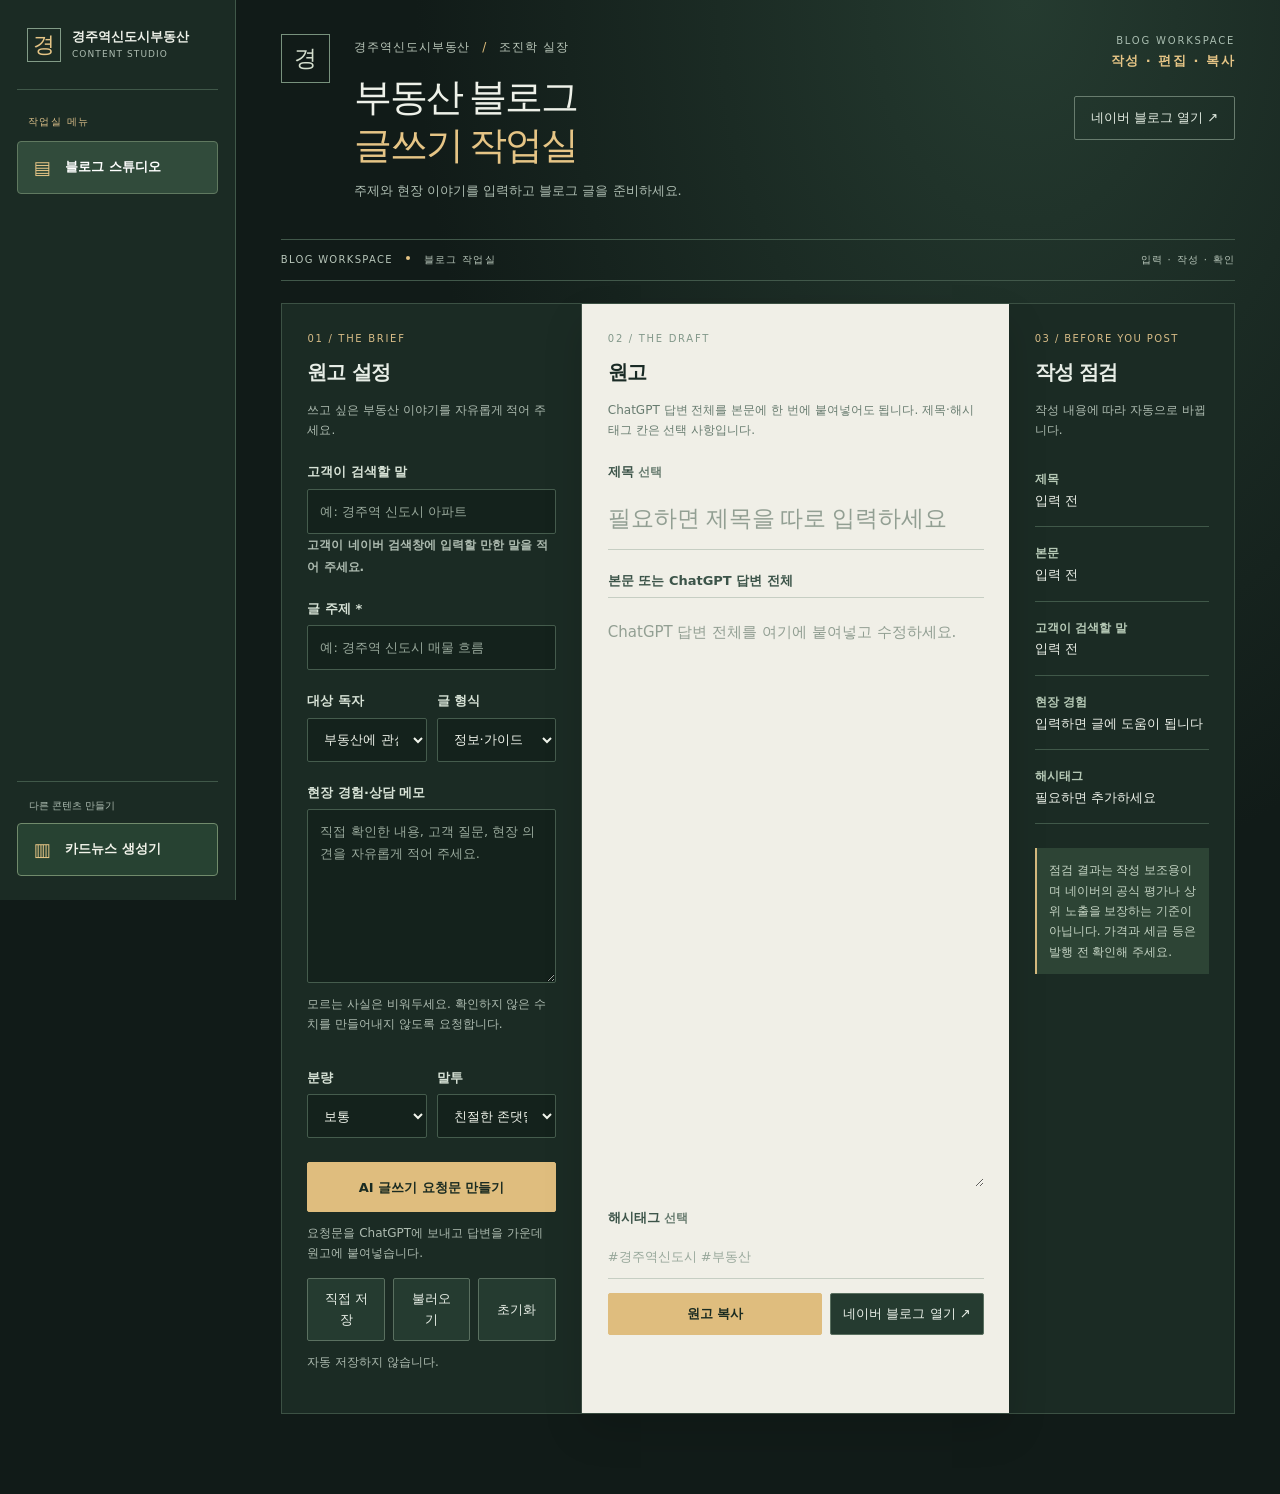
==== index.html @ ac6d8d50 "Add combined blog and card news studio" ====
<!doctype html><html lang="ko"><head><meta charset="utf-8"><meta name="viewport" content="width=device-width,initial-scale=1"><title>경주역신도시부동산 블로그 작업실</title><style>
*{box-sizing:border-box}body{margin:0;background:#f5f2ed;color:#252923;font:15px/1.65 system-ui,'Malgun Gothic',sans-serif}.wrap{max-width:1450px;margin:auto;padding:24px}header{display:flex;align-items:center;justify-content:space-between;border-bottom:2px solid #26322b;margin-bottom:20px;padding-bottom:15px}h1{margin:0;font-size:32px}h2{font-size:20px;margin:0 0 14px}small,.hint{color:#7e8179;font-size:12px}main{display:grid;grid-template-columns:minmax(260px,1fr) minmax(320px,1.25fr) minmax(240px,.85fr);gap:18px;align-items:start}.box{background:white;border:1px solid #e0d9cf;border-radius:10px;padding:20px;min-width:0}label{display:block;margin:16px 0 0;font-weight:700;font-size:13px}input,textarea,select{display:block;width:100%;font:inherit;font-weight:400;padding:10px;border:1px solid #ddd5ca;border-radius:5px;background:#f7f5f1;color:#252923;margin-top:6px}textarea{resize:vertical}.row{display:grid;grid-template-columns:1fr 1fr;gap:10px}button,a.btn{display:inline-block;border:1px solid #ddd5ca;border-radius:6px;padding:9px 12px;background:white;color:#252923;font:inherit;font-size:13px;cursor:pointer;text-decoration:none}.primary{background:#dc6316;color:white;border-color:#dc6316;font-weight:700}.full{width:100%;margin-top:16px}.actions{display:flex;gap:8px;flex-wrap:wrap;margin-top:14px}.editor{min-height:520px;background:white;font-size:15px;line-height:1.85}.title{font-size:20px;background:white}.check{border-bottom:1px solid #eee7dd;padding:11px 0;font-size:13px}.notice{background:#fff6e5;padding:12px;font-size:12px;border-radius:6px}dialog{border:1px solid #ddd;border-radius:10px;width:min(720px,94vw);padding:22px}dialog::backdrop{background:#0008}#toast{position:fixed;bottom:20px;left:50%;transform:translateX(-50%);background:#27372d;color:white;border-radius:20px;padding:7px 16px;display:none}@media(max-width:950px){main{grid-template-columns:1fr 1fr}aside{grid-column:1/-1}}@media(max-width:620px){.wrap{padding:14px}main{grid-template-columns:1fr}aside{grid-column:auto}.editor{min-height:360px}h1{font-size:25px}}
body{background:#171d1b;color:#edf1ec}header{border-color:#60726a}.box,dialog{background:#242e2a;color:#edf1ec;border-color:#435149}input,textarea,select,.editor,.title{background:#19221e;color:#f2f5f1;border-color:#53645a}input::placeholder,textarea::placeholder{color:#a4b2a9}small,.hint{color:#bdc9c0}.check{border-color:#48574d}.notice{background:#313c32;color:#e5ecdf}button,a.btn{background:#34463c;color:#f4f7f3;border-color:#607269}button.primary{background:#cf651f;color:#fff;border-color:#cf651f}dialog::backdrop{background:#000b}
</style><link rel="stylesheet" href="editorial.css"><link rel="stylesheet" href="integration.css"></head><body><div class="studio-layout"><aside class="studio-sidebar" aria-label="스튜디오 메뉴"><div class="sidebar-brand"><span class="sidebar-mark" aria-hidden="true">경</span><span>경주역신도시부동산<small>CONTENT STUDIO</small></span></div><div class="sidebar-caption">작업실 메뉴</div><nav aria-label="콘텐츠 작업실"><a href="index.html" aria-current="page"><span class="nav-icon" aria-hidden="true">▤</span><span class="nav-label">블로그 스튜디오</span></a><div class="sidebar-bottom"><small>다른 콘텐츠 만들기</small><a href="cardnews/index.html"><span class="nav-icon" aria-hidden="true">▥</span><span class="nav-label">카드뉴스 생성기</span></a></div></nav></aside><div class="wrap"><header><div class="masthead"><div class="brand-mark" aria-hidden="true">경</div><div><small>경주역신도시부동산 <span> / </span> 조진학 실장</small><h1>부동산 블로그<br><em>글쓰기 작업실</em></h1><p>주제와 현장 이야기를 입력하고 블로그 글을 준비하세요.</p></div></div><div class="head-right"><span class="edition">BLOG WORKSPACE <b>작성 · 편집 · 복사</b></span><a class="btn" href="https://blog.naver.com/" target="_blank" rel="noopener">네이버 블로그 열기 ↗</a></div></header><div class="desk-label"><span>BLOG WORKSPACE <i></i> 블로그 작업실</span><span>입력 · 작성 · 확인</span></div><main>
<section class="box"><h2>원고 설정</h2><p class="hint">쓰고 싶은 부동산 이야기를 자유롭게 적어 주세요.</p><label>고객이 검색할 말<input id="keyword" placeholder="예: 경주역 신도시 아파트"><small>고객이 네이버 검색창에 입력할 만한 말을 적어 주세요.</small></label><label>글 주제 *<input id="topic" placeholder="예: 경주역 신도시 매물 흐름"></label><div class="row"><label>대상 독자<select id="audience"><option>부동산에 관심 있는 고객</option><option>매수 예정자</option><option>매도 예정자</option><option>실거주자</option><option>투자 관심 고객</option></select></label><label>글 형식<select id="format"><option>정보·가이드</option><option>지역 이야기</option><option>시장·시세</option><option>매물 소개</option><option>자유 주제</option></select></label></div><label>현장 경험·상담 메모<textarea id="memo" rows="7" placeholder="직접 확인한 내용, 고객 질문, 현장 의견을 자유롭게 적어 주세요."></textarea></label><p class="hint">모르는 사실은 비워두세요. 확인하지 않은 수치를 만들어내지 않도록 요청합니다.</p><div class="row"><label>분량<select id="length"><option>보통</option><option>짧게</option><option>자세하게</option></select></label><label>말투<select id="tone"><option>친절한 존댓말</option><option>차분한 전문가 말투</option><option>편안한 대화체</option></select></label></div><button class="primary full" id="request">AI 글쓰기 요청문 만들기</button><p class="hint">요청문을 ChatGPT에 보내고 답변을 가운데 원고에 붙여넣습니다.</p><div class="actions"><button id="save">직접 저장</button><button id="load">불러오기</button><button id="reset">초기화</button></div><p class="hint">자동 저장하지 않습니다.</p></section>
<section class="box"><h2>원고</h2><p class="hint">ChatGPT 답변 전체를 본문에 한 번에 붙여넣어도 됩니다. 제목·해시태그 칸은 선택 사항입니다.</p><label>제목 <small>선택</small><input class="title" id="title" placeholder="필요하면 제목을 따로 입력하세요"></label><label>본문 또는 ChatGPT 답변 전체<textarea class="editor" id="body" placeholder="ChatGPT 답변 전체를 여기에 붙여넣고 수정하세요."></textarea></label><label>해시태그 <small>선택</small><input id="tags" placeholder="#경주역신도시 #부동산"></label><div class="actions"><button class="primary" id="copy">원고 복사</button><a class="btn" href="https://blog.naver.com/" target="_blank" rel="noopener">네이버 블로그 열기 ↗</a></div></section>
<aside class="box"><h2>작성 점검</h2><p class="hint">작성 내용에 따라 자동으로 바뀝니다.</p><div id="checks"></div><p class="notice">점검 결과는 작성 보조용이며 네이버의 공식 평가나 상위 노출을 보장하는 기준이 아닙니다. 가격과 세금 등은 발행 전 확인해 주세요.</p></aside></main></div></div>
<dialog id="modal"><h2>ChatGPT에 글쓰기 요청하기</h2><p>아래 요청문을 복사해 이 대화 또는 ChatGPT에 붙여넣으세요.</p><textarea id="prompt" rows="14" readonly></textarea><div class="actions"><button class="primary" id="copyPrompt">요청문 복사</button><a class="btn" href="https://chatgpt.com/" target="_blank" rel="noopener">ChatGPT 열기 ↗</a><button id="close">닫기</button></div></dialog><dialog id="archive"><h2>저장한 글</h2><p class="hint">현재 브라우저에 직접 저장한 글입니다.</p><div id="archiveList"></div><div class="actions"><button id="archiveClose">닫기</button></div></dialog><div id="toast" role="status"></div><script src="app.js"></script><script src="improvements.js"></script></body></html>
---- editorial.css ----
:root{color-scheme:dark;--ink:#192a25;--paper:#f0efe7;--muted:#a8b7ae;--line:#334a40;--accent:#e6c586}
body{background:#111b18;color:#eef1e9;font-family:'Malgun Gothic',system-ui,sans-serif;background-image:radial-gradient(ellipse at 80% 0%,#253b30 0%,transparent 42%)}
.wrap{max-width:1660px;padding:34px clamp(18px,3.5vw,62px) 80px}header{border:0;margin:0;padding:0 0 38px;align-items:flex-start;gap:24px}.masthead{display:flex;gap:24px;align-items:flex-start}.brand-mark{width:49px;height:49px;display:grid;place-items:center;border:1px solid #78927d;color:#d5dfce;font-family:serif;font-size:23px}.masthead small{font-size:12px;letter-spacing:.08em;color:#bac7ba}.masthead small span{color:#debd7b;margin:0 7px}.masthead h1{font-family:Georgia,'Batang',serif;font-weight:400;font-size:clamp(28px,3vw,48px);letter-spacing:-.055em;line-height:1.26;margin:14px 0 10px}.masthead h1 em{font-style:normal;color:#e6c586}.masthead p{color:#aebdb2;font-size:13px;margin:0}.head-right{display:flex;align-items:flex-end;flex-direction:column;gap:26px}.edition{font:10px/1.4 system-ui,sans-serif;letter-spacing:.18em;color:#a9bdb0;text-align:right}.edition b{display:block;color:#e6c586;font-size:13px;letter-spacing:.12em;margin-top:4px}.head-right .btn{border:1px solid #687c6e;background:transparent;border-radius:2px;padding:10px 16px;color:#e3ece2}.desk-label{display:flex;justify-content:space-between;border-top:1px solid #41584a;border-bottom:1px solid #41584a;padding:12px 0;color:#b7c5b9;font-size:10px;letter-spacing:.13em;margin-bottom:22px}.desk-label i{display:inline-block;width:4px;height:4px;background:#e6c586;border-radius:50%;margin:0 9px 3px}main{grid-template-columns:minmax(275px,.95fr) minmax(360px,1.35fr) minmax(225px,.62fr);gap:0;align-items:stretch;background:#1b2b24;border:1px solid #3c5144}.box{border:0;border-radius:0;background:transparent;color:#e8eee7;padding:28px clamp(20px,2vw,32px)}main>section:first-child{border-right:1px solid #405147}main>section:first-child h2:before{content:'01 / THE BRIEF';display:block;color:#d7bc87;letter-spacing:.17em;font:10px/1.4 system-ui;margin-bottom:10px}main>section:nth-child(2){background:var(--paper);color:var(--ink);border-right:0;box-shadow:0 18px 38px #0002}main>section:nth-child(2) h2:before{content:'02 / THE DRAFT';display:block;color:#82988a;letter-spacing:.17em;font:10px/1.4 system-ui;margin-bottom:10px}main>aside{background:#203329}main>aside h2:before{content:'03 / BEFORE YOU POST';display:block;color:#d7bc87;letter-spacing:.14em;font:10px/1.4 system-ui;margin-bottom:10px}h2{font-size:20px;letter-spacing:-.045em;font-weight:700;margin-bottom:8px}.hint,small{font-size:12px;line-height:1.65;color:#adbbb0}main>section:nth-child(2) .hint,main>section:nth-child(2) small{color:#687c70}label{font-size:13px;color:#d7e2d6;margin-top:20px}main>section:nth-child(2) label{color:#3c5449}input,textarea,select{background:#14221c;color:#f1f5ec;border:1px solid #455c4d;border-radius:2px;padding:11px 12px;min-height:44px}input::placeholder,textarea::placeholder{color:#98a89b}input:focus-visible,textarea:focus-visible,select:focus-visible,button:focus-visible,a:focus-visible{outline:2px solid #e6c586;outline-offset:2px}.title,.editor,main>section:nth-child(2) input{background:transparent;color:#203129;border:0;border-bottom:1px solid #c6cec3;border-radius:0;padding-left:0;padding-right:0}.title{font-family:Georgia,'Batang',serif;font-size:23px}.editor{min-height:590px;line-height:1.95;font-size:15px;border:0;border-top:1px solid #c6cec3;padding-top:20px}.title::placeholder,.editor::placeholder{color:#929f93}button,a.btn{border-radius:2px;background:#253b30;color:#eaf0e8;border-color:#5a7060;transition:background .16s}button:hover,a.btn:hover{background:#3b5142}button.primary{background:#dfbd7e;border-color:#dfbd7e;color:#1a2b21;font-weight:700}button.primary:hover{background:#efd19a}.full{min-height:50px;margin-top:24px}.actions button{flex:1}.actions{gap:8px}.check{border-color:#405849;padding:15px 0;color:#edf1e9}.check strong{color:#b6c9b6;font-size:12px;margin-right:8px}.check span{display:block;color:#edf1e9}.notice{background:#2d4435;color:#c5d4c4;border-left:2px solid #d4b87d;border-radius:0;line-height:1.7;margin-top:24px}dialog{background:#1d2e25;color:#f2f5ed;border:1px solid #6d826e;border-radius:2px;box-shadow:0 20px 80px #0008}dialog p{color:#c3d0c3}dialog textarea{min-height:270px}#archiveList .check{display:flex;align-items:center;justify-content:space-between;gap:10px}#archiveList .check strong{font-size:13px;color:#f4f5ee}#toast{background:#e6c586;color:#18271e;border-radius:2px;z-index:99}
@media(max-width:1050px){main{grid-template-columns:minmax(270px,1fr) minmax(340px,1.25fr)}main>aside{grid-column:1/-1;border-top:1px solid #405147}main>aside #checks{display:grid;grid-template-columns:repeat(3,1fr);gap:0 18px}}
@media(max-width:650px){.wrap{padding:20px 14px 50px}header{padding-bottom:25px;align-items:flex-start}.masthead{gap:12px}.brand-mark{width:36px;height:36px;font-size:18px;flex-shrink:0}.masthead h1{font-size:27px}.masthead p{font-size:12px}.head-right{gap:12px}.edition{font-size:8px}.head-right .btn{font-size:11px;padding:7px}.desk-label{font-size:9px;gap:10px}main{grid-template-columns:1fr}main>section:first-child{border-right:0;border-bottom:1px solid #405147}main>aside{grid-column:auto}main>aside #checks{grid-template-columns:1fr 1fr}.box{padding:22px 18px}.editor{min-height:400px}}
---- integration.css ----
.studio-layout{display:grid;grid-template-columns:236px minmax(0,1fr);min-height:100vh}
.studio-layout>.wrap{width:100%;min-width:0}
.studio-sidebar{position:sticky;top:0;height:100vh;display:flex;flex-direction:column;padding:28px 17px 24px;background:#1b2b24;border-right:1px solid #405849;color:#eef1e9}
.studio-sidebar .sidebar-brand{display:flex;align-items:center;gap:11px;padding:0 10px 27px;border-bottom:1px solid #405849;font-size:13px;font-weight:700;line-height:1.45}
.studio-sidebar .sidebar-mark{width:34px;height:34px;display:grid;place-items:center;border:1px solid #829b87;color:#e6c586;font:22px Georgia,serif;flex:none}
.studio-sidebar .sidebar-brand small{display:block;font-size:9px;font-weight:400;letter-spacing:.12em;color:#aebdb2}
.studio-sidebar .sidebar-caption{padding:24px 11px 10px;font-size:10px;letter-spacing:.14em;color:#d7bc87}
.studio-sidebar nav{display:flex;flex:1;flex-direction:column;gap:7px}
.studio-sidebar a{display:flex;align-items:center;gap:11px;padding:13px 12px;border:1px solid transparent;color:#c4d1c5;text-decoration:none;font-size:13px;border-radius:4px;line-height:1.4}
.studio-sidebar a:hover,.studio-sidebar a:focus-visible{background:#2b4435;color:#fff}
.studio-sidebar a[aria-current="page"]{background:#314b3b;border-color:#607960;color:#fff;font-weight:700}
.studio-sidebar .nav-icon{width:24px;text-align:center;color:#e6c586;font-size:18px;flex:none}
.studio-sidebar .sidebar-bottom{margin-top:auto;padding-top:16px;border-top:1px solid #405849}
.studio-sidebar .sidebar-bottom a{background:#274232;border-color:#718b6c;color:#f3f4eb;font-weight:700}
.studio-sidebar .sidebar-bottom a:hover{background:#385841}
.studio-sidebar .sidebar-bottom small{display:block;margin:0 12px 8px;color:#aebdb2;font-size:10px}
@media(max-width:950px){.studio-layout{display:block}.studio-sidebar{position:relative;height:auto;padding:12px 18px;display:flex;flex-direction:row;align-items:center;gap:12px}.studio-sidebar .sidebar-brand{border:0;padding:0;flex:1}.studio-sidebar .sidebar-caption{display:none}.studio-sidebar nav{display:flex;flex:none;flex-direction:row;align-items:center}.studio-sidebar .sidebar-bottom{margin:0;padding:0;border:0}.studio-sidebar .sidebar-bottom small{display:none}.studio-sidebar a{padding:9px 10px}.studio-sidebar a .nav-label{display:none}.studio-sidebar .sidebar-bottom a{white-space:nowrap}.studio-sidebar .sidebar-bottom a .nav-label{display:inline}.studio-layout>.wrap{max-width:100%}}
@media(max-width:650px){.studio-sidebar{flex-wrap:wrap}.studio-sidebar .sidebar-brand{min-width:150px}.studio-sidebar nav{order:2;width:100%}.studio-sidebar .sidebar-bottom{margin-left:auto}.studio-layout .wrap header{flex-wrap:wrap}.studio-layout .head-right{align-items:flex-start}.studio-layout .wrap{overflow:hidden}}
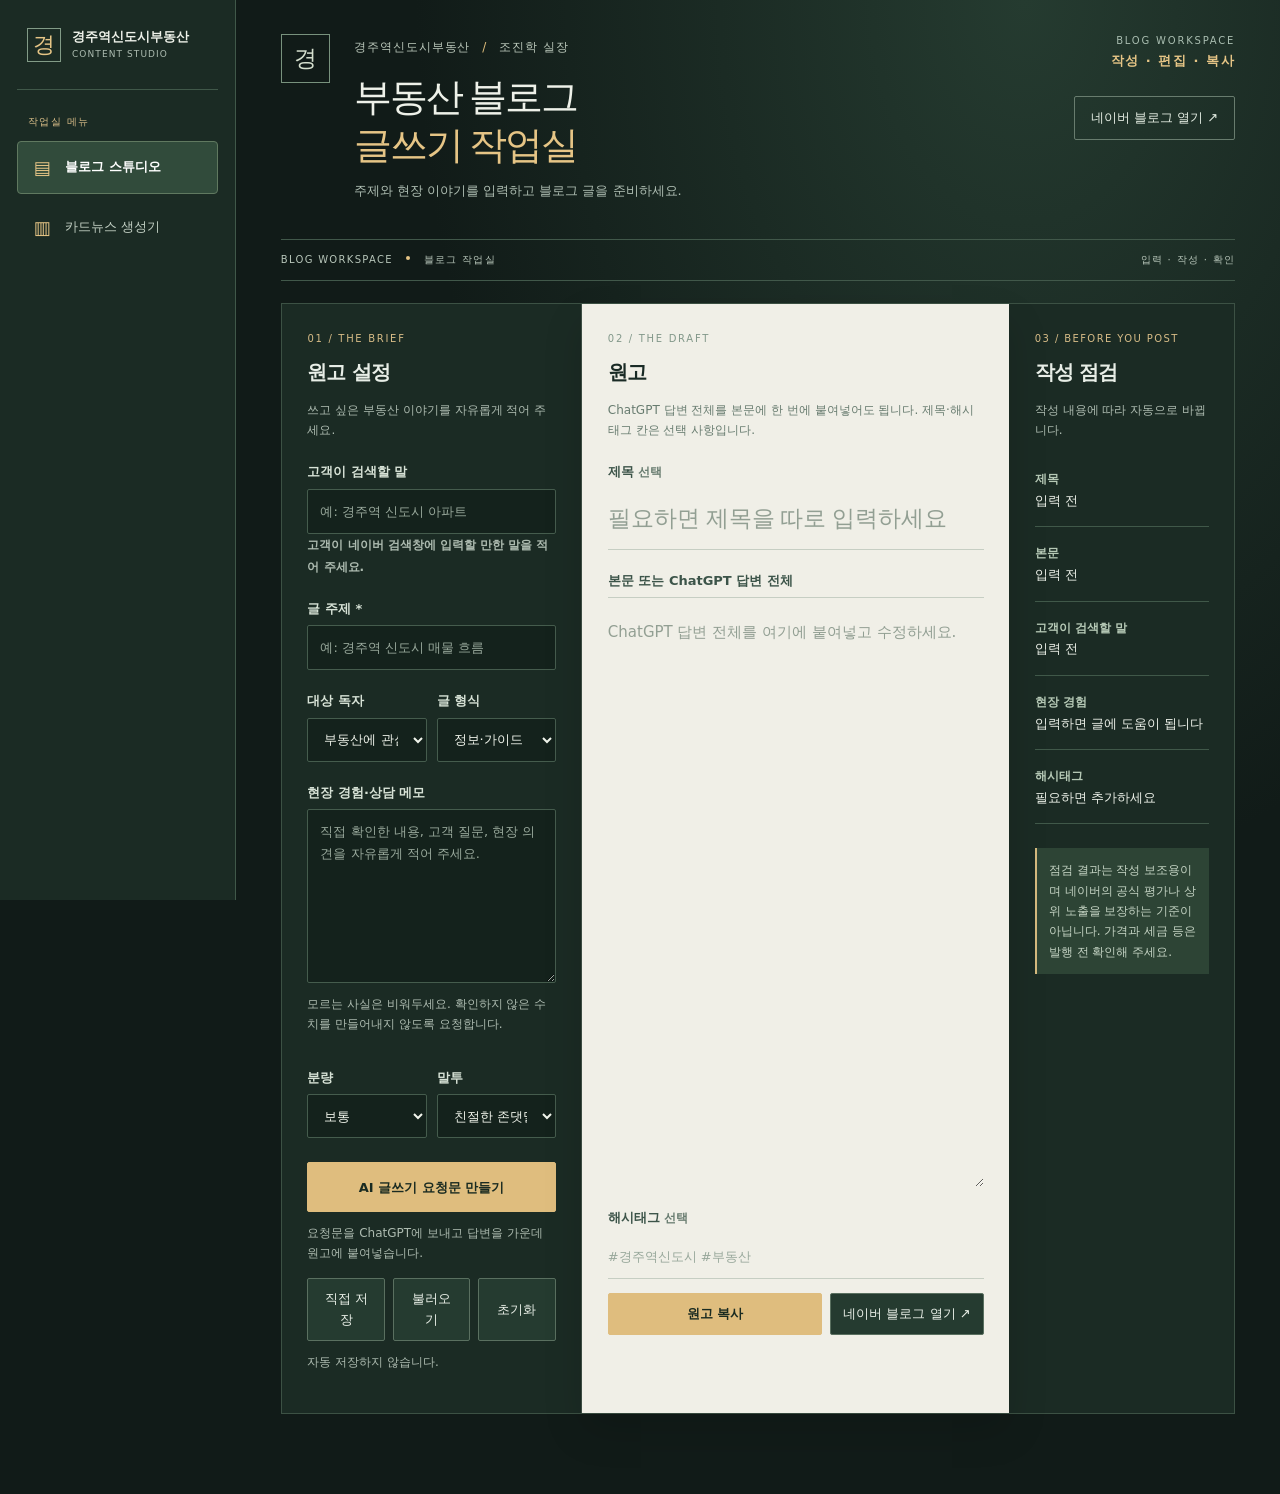
==== commit 439e66cd: "Refine studio navigation and unify card news theme" ====
--- a/index.html
+++ b/index.html
@@ -1,7 +1,7 @@
 <!doctype html><html lang="ko"><head><meta charset="utf-8"><meta name="viewport" content="width=device-width,initial-scale=1"><title>경주역신도시부동산 블로그 작업실</title><style>
 *{box-sizing:border-box}body{margin:0;background:#f5f2ed;color:#252923;font:15px/1.65 system-ui,'Malgun Gothic',sans-serif}.wrap{max-width:1450px;margin:auto;padding:24px}header{display:flex;align-items:center;justify-content:space-between;border-bottom:2px solid #26322b;margin-bottom:20px;padding-bottom:15px}h1{margin:0;font-size:32px}h2{font-size:20px;margin:0 0 14px}small,.hint{color:#7e8179;font-size:12px}main{display:grid;grid-template-columns:minmax(260px,1fr) minmax(320px,1.25fr) minmax(240px,.85fr);gap:18px;align-items:start}.box{background:white;border:1px solid #e0d9cf;border-radius:10px;padding:20px;min-width:0}label{display:block;margin:16px 0 0;font-weight:700;font-size:13px}input,textarea,select{display:block;width:100%;font:inherit;font-weight:400;padding:10px;border:1px solid #ddd5ca;border-radius:5px;background:#f7f5f1;color:#252923;margin-top:6px}textarea{resize:vertical}.row{display:grid;grid-template-columns:1fr 1fr;gap:10px}button,a.btn{display:inline-block;border:1px solid #ddd5ca;border-radius:6px;padding:9px 12px;background:white;color:#252923;font:inherit;font-size:13px;cursor:pointer;text-decoration:none}.primary{background:#dc6316;color:white;border-color:#dc6316;font-weight:700}.full{width:100%;margin-top:16px}.actions{display:flex;gap:8px;flex-wrap:wrap;margin-top:14px}.editor{min-height:520px;background:white;font-size:15px;line-height:1.85}.title{font-size:20px;background:white}.check{border-bottom:1px solid #eee7dd;padding:11px 0;font-size:13px}.notice{background:#fff6e5;padding:12px;font-size:12px;border-radius:6px}dialog{border:1px solid #ddd;border-radius:10px;width:min(720px,94vw);padding:22px}dialog::backdrop{background:#0008}#toast{position:fixed;bottom:20px;left:50%;transform:translateX(-50%);background:#27372d;color:white;border-radius:20px;padding:7px 16px;display:none}@media(max-width:950px){main{grid-template-columns:1fr 1fr}aside{grid-column:1/-1}}@media(max-width:620px){.wrap{padding:14px}main{grid-template-columns:1fr}aside{grid-column:auto}.editor{min-height:360px}h1{font-size:25px}}
 body{background:#171d1b;color:#edf1ec}header{border-color:#60726a}.box,dialog{background:#242e2a;color:#edf1ec;border-color:#435149}input,textarea,select,.editor,.title{background:#19221e;color:#f2f5f1;border-color:#53645a}input::placeholder,textarea::placeholder{color:#a4b2a9}small,.hint{color:#bdc9c0}.check{border-color:#48574d}.notice{background:#313c32;color:#e5ecdf}button,a.btn{background:#34463c;color:#f4f7f3;border-color:#607269}button.primary{background:#cf651f;color:#fff;border-color:#cf651f}dialog::backdrop{background:#000b}
-</style><link rel="stylesheet" href="editorial.css"><link rel="stylesheet" href="integration.css"></head><body><div class="studio-layout"><aside class="studio-sidebar" aria-label="스튜디오 메뉴"><div class="sidebar-brand"><span class="sidebar-mark" aria-hidden="true">경</span><span>경주역신도시부동산<small>CONTENT STUDIO</small></span></div><div class="sidebar-caption">작업실 메뉴</div><nav aria-label="콘텐츠 작업실"><a href="index.html" aria-current="page"><span class="nav-icon" aria-hidden="true">▤</span><span class="nav-label">블로그 스튜디오</span></a><div class="sidebar-bottom"><small>다른 콘텐츠 만들기</small><a href="cardnews/index.html"><span class="nav-icon" aria-hidden="true">▥</span><span class="nav-label">카드뉴스 생성기</span></a></div></nav></aside><div class="wrap"><header><div class="masthead"><div class="brand-mark" aria-hidden="true">경</div><div><small>경주역신도시부동산 <span> / </span> 조진학 실장</small><h1>부동산 블로그<br><em>글쓰기 작업실</em></h1><p>주제와 현장 이야기를 입력하고 블로그 글을 준비하세요.</p></div></div><div class="head-right"><span class="edition">BLOG WORKSPACE <b>작성 · 편집 · 복사</b></span><a class="btn" href="https://blog.naver.com/" target="_blank" rel="noopener">네이버 블로그 열기 ↗</a></div></header><div class="desk-label"><span>BLOG WORKSPACE <i></i> 블로그 작업실</span><span>입력 · 작성 · 확인</span></div><main>
+</style><link rel="stylesheet" href="editorial.css"><link rel="stylesheet" href="integration.css"></head><body><div class="studio-layout"><aside class="studio-sidebar" aria-label="스튜디오 메뉴"><div class="sidebar-brand"><span class="sidebar-mark" aria-hidden="true">경</span><span>경주역신도시부동산<small>CONTENT STUDIO</small></span></div><div class="sidebar-caption">작업실 메뉴</div><nav aria-label="콘텐츠 작업실"><a href="index.html" aria-current="page"><span class="nav-icon" aria-hidden="true">▤</span><span class="nav-label">블로그 스튜디오</span></a><a href="cardnews/index.html"><span class="nav-icon" aria-hidden="true">▥</span><span class="nav-label">카드뉴스 생성기</span></a></nav></aside><div class="wrap"><header><div class="masthead"><div class="brand-mark" aria-hidden="true">경</div><div><small>경주역신도시부동산 <span> / </span> 조진학 실장</small><h1>부동산 블로그<br><em>글쓰기 작업실</em></h1><p>주제와 현장 이야기를 입력하고 블로그 글을 준비하세요.</p></div></div><div class="head-right"><span class="edition">BLOG WORKSPACE <b>작성 · 편집 · 복사</b></span><a class="btn" href="https://blog.naver.com/" target="_blank" rel="noopener">네이버 블로그 열기 ↗</a></div></header><div class="desk-label"><span>BLOG WORKSPACE <i></i> 블로그 작업실</span><span>입력 · 작성 · 확인</span></div><main>
 <section class="box"><h2>원고 설정</h2><p class="hint">쓰고 싶은 부동산 이야기를 자유롭게 적어 주세요.</p><label>고객이 검색할 말<input id="keyword" placeholder="예: 경주역 신도시 아파트"><small>고객이 네이버 검색창에 입력할 만한 말을 적어 주세요.</small></label><label>글 주제 *<input id="topic" placeholder="예: 경주역 신도시 매물 흐름"></label><div class="row"><label>대상 독자<select id="audience"><option>부동산에 관심 있는 고객</option><option>매수 예정자</option><option>매도 예정자</option><option>실거주자</option><option>투자 관심 고객</option></select></label><label>글 형식<select id="format"><option>정보·가이드</option><option>지역 이야기</option><option>시장·시세</option><option>매물 소개</option><option>자유 주제</option></select></label></div><label>현장 경험·상담 메모<textarea id="memo" rows="7" placeholder="직접 확인한 내용, 고객 질문, 현장 의견을 자유롭게 적어 주세요."></textarea></label><p class="hint">모르는 사실은 비워두세요. 확인하지 않은 수치를 만들어내지 않도록 요청합니다.</p><div class="row"><label>분량<select id="length"><option>보통</option><option>짧게</option><option>자세하게</option></select></label><label>말투<select id="tone"><option>친절한 존댓말</option><option>차분한 전문가 말투</option><option>편안한 대화체</option></select></label></div><button class="primary full" id="request">AI 글쓰기 요청문 만들기</button><p class="hint">요청문을 ChatGPT에 보내고 답변을 가운데 원고에 붙여넣습니다.</p><div class="actions"><button id="save">직접 저장</button><button id="load">불러오기</button><button id="reset">초기화</button></div><p class="hint">자동 저장하지 않습니다.</p></section>
 <section class="box"><h2>원고</h2><p class="hint">ChatGPT 답변 전체를 본문에 한 번에 붙여넣어도 됩니다. 제목·해시태그 칸은 선택 사항입니다.</p><label>제목 <small>선택</small><input class="title" id="title" placeholder="필요하면 제목을 따로 입력하세요"></label><label>본문 또는 ChatGPT 답변 전체<textarea class="editor" id="body" placeholder="ChatGPT 답변 전체를 여기에 붙여넣고 수정하세요."></textarea></label><label>해시태그 <small>선택</small><input id="tags" placeholder="#경주역신도시 #부동산"></label><div class="actions"><button class="primary" id="copy">원고 복사</button><a class="btn" href="https://blog.naver.com/" target="_blank" rel="noopener">네이버 블로그 열기 ↗</a></div></section>
 <aside class="box"><h2>작성 점검</h2><p class="hint">작성 내용에 따라 자동으로 바뀝니다.</p><div id="checks"></div><p class="notice">점검 결과는 작성 보조용이며 네이버의 공식 평가나 상위 노출을 보장하는 기준이 아닙니다. 가격과 세금 등은 발행 전 확인해 주세요.</p></aside></main></div></div>
--- a/integration.css
+++ b/integration.css
@@ -5,14 +5,10 @@
 .studio-sidebar .sidebar-mark{width:34px;height:34px;display:grid;place-items:center;border:1px solid #829b87;color:#e6c586;font:22px Georgia,serif;flex:none}
 .studio-sidebar .sidebar-brand small{display:block;font-size:9px;font-weight:400;letter-spacing:.12em;color:#aebdb2}
 .studio-sidebar .sidebar-caption{padding:24px 11px 10px;font-size:10px;letter-spacing:.14em;color:#d7bc87}
-.studio-sidebar nav{display:flex;flex:1;flex-direction:column;gap:7px}
+.studio-sidebar nav{display:flex;flex-direction:column;gap:7px}
 .studio-sidebar a{display:flex;align-items:center;gap:11px;padding:13px 12px;border:1px solid transparent;color:#c4d1c5;text-decoration:none;font-size:13px;border-radius:4px;line-height:1.4}
 .studio-sidebar a:hover,.studio-sidebar a:focus-visible{background:#2b4435;color:#fff}
 .studio-sidebar a[aria-current="page"]{background:#314b3b;border-color:#607960;color:#fff;font-weight:700}
 .studio-sidebar .nav-icon{width:24px;text-align:center;color:#e6c586;font-size:18px;flex:none}
-.studio-sidebar .sidebar-bottom{margin-top:auto;padding-top:16px;border-top:1px solid #405849}
-.studio-sidebar .sidebar-bottom a{background:#274232;border-color:#718b6c;color:#f3f4eb;font-weight:700}
-.studio-sidebar .sidebar-bottom a:hover{background:#385841}
-.studio-sidebar .sidebar-bottom small{display:block;margin:0 12px 8px;color:#aebdb2;font-size:10px}
-@media(max-width:950px){.studio-layout{display:block}.studio-sidebar{position:relative;height:auto;padding:12px 18px;display:flex;flex-direction:row;align-items:center;gap:12px}.studio-sidebar .sidebar-brand{border:0;padding:0;flex:1}.studio-sidebar .sidebar-caption{display:none}.studio-sidebar nav{display:flex;flex:none;flex-direction:row;align-items:center}.studio-sidebar .sidebar-bottom{margin:0;padding:0;border:0}.studio-sidebar .sidebar-bottom small{display:none}.studio-sidebar a{padding:9px 10px}.studio-sidebar a .nav-label{display:none}.studio-sidebar .sidebar-bottom a{white-space:nowrap}.studio-sidebar .sidebar-bottom a .nav-label{display:inline}.studio-layout>.wrap{max-width:100%}}
-@media(max-width:650px){.studio-sidebar{flex-wrap:wrap}.studio-sidebar .sidebar-brand{min-width:150px}.studio-sidebar nav{order:2;width:100%}.studio-sidebar .sidebar-bottom{margin-left:auto}.studio-layout .wrap header{flex-wrap:wrap}.studio-layout .head-right{align-items:flex-start}.studio-layout .wrap{overflow:hidden}}
+@media(max-width:950px){.studio-layout{display:block}.studio-sidebar{position:relative;height:auto;padding:12px 18px;display:flex;flex-direction:row;align-items:center;gap:12px}.studio-sidebar .sidebar-brand{border:0;padding:0;flex:1}.studio-sidebar .sidebar-caption{display:none}.studio-sidebar nav{display:flex;flex:none;flex-direction:row;align-items:center}.studio-sidebar a{padding:9px 10px;white-space:nowrap}.studio-layout>.wrap{max-width:100%}}
+@media(max-width:650px){.studio-sidebar{flex-wrap:wrap}.studio-sidebar .sidebar-brand{min-width:150px}.studio-sidebar nav{order:2;width:100%}.studio-layout .wrap header{flex-wrap:wrap}.studio-layout .head-right{align-items:flex-start}.studio-layout .wrap{overflow:hidden}}
